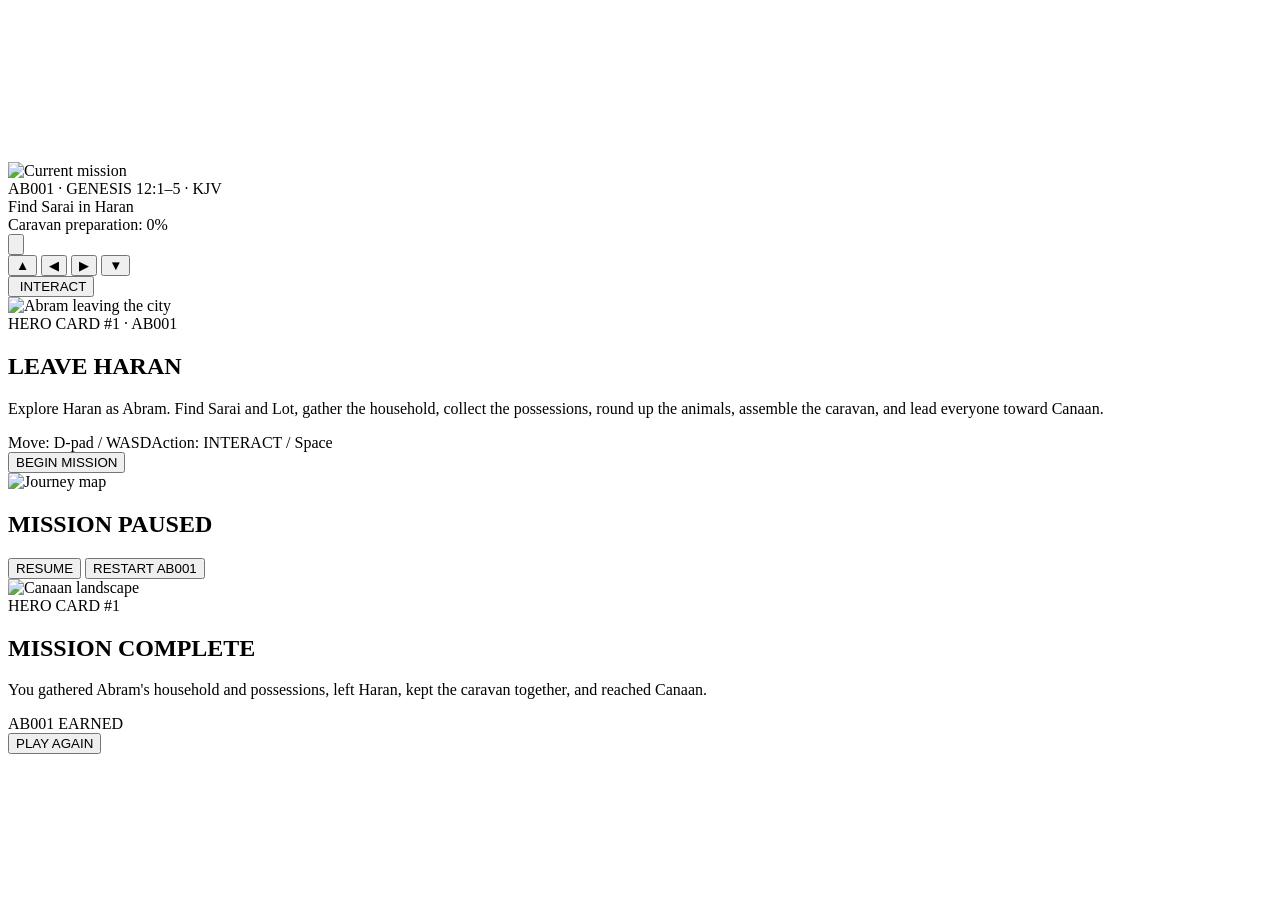
==== ab001-adventure/index.html @ 80660cc6 "Add AB001 top-down adventure page" ====
<!doctype html>
<html lang="en">
<head>
  <meta charset="utf-8" />
  <meta name="viewport" content="width=device-width,initial-scale=1,viewport-fit=cover,user-scalable=no" />
  <meta name="theme-color" content="#17120d" />
  <title>AB001 — Leave Haran</title>
  <link rel="stylesheet" href="style.css" />
</head>
<body>
  <main id="gameShell" aria-label="AB001 Abraham adventure game">
    <canvas id="game" aria-label="Top-down adventure world"></canvas>

    <section id="hud" aria-live="polite">
      <div class="missionCard">
        <img id="questIcon" data-atlas="ui_sarai.png" alt="Current mission" />
        <div class="missionText">
          <div class="eyebrow">AB001 · GENESIS 12:1–5 · KJV</div>
          <div id="objective">Find Sarai in Haran</div>
          <div id="progressText">Caravan preparation: 0%</div>
        </div>
      </div>
      <button id="menuButton" class="roundButton" type="button" aria-label="Pause or restart">
        <img data-atlas="ui_gear.png" alt="" />
      </button>
    </section>

    <div id="toast" role="status" aria-live="assertive"></div>

    <section id="controls" aria-label="Game controls">
      <div class="dpad" aria-label="Movement pad">
        <button type="button" class="dir up" data-dir="up" aria-label="Move up">▲</button>
        <button type="button" class="dir left" data-dir="left" aria-label="Move left">◀</button>
        <button type="button" class="dir right" data-dir="right" aria-label="Move right">▶</button>
        <button type="button" class="dir down" data-dir="down" aria-label="Move down">▼</button>
      </div>
      <button id="interactButton" type="button" aria-label="Interact">
        <img data-atlas="ui_exclaim.png" alt="" />
        <span>INTERACT</span>
      </button>
    </section>

    <section id="intro" class="overlay visible" aria-modal="true" role="dialog">
      <div class="overlayCard heroIntro">
        <img class="introBadge" data-atlas="ui_leave.png" alt="Abram leaving the city" />
        <div class="eyebrow">HERO CARD #1 · AB001</div>
        <h1>LEAVE HARAN</h1>
        <p>Explore Haran as Abram. Find Sarai and Lot, gather the household, collect the possessions, round up the animals, assemble the caravan, and lead everyone toward Canaan.</p>
        <div class="miniRules"><span>Move: D-pad / WASD</span><span>Action: INTERACT / Space</span></div>
        <button id="startButton" class="primaryButton" type="button">BEGIN MISSION</button>
      </div>
    </section>

    <section id="pause" class="overlay" aria-modal="true" role="dialog">
      <div class="overlayCard compact">
        <img class="smallBadge" data-atlas="ui_map.png" alt="Journey map" />
        <h2>MISSION PAUSED</h2>
        <button id="resumeButton" class="primaryButton" type="button">RESUME</button>
        <button id="restartButton" class="secondaryButton" type="button">RESTART AB001</button>
      </div>
    </section>

    <section id="complete" class="overlay" aria-modal="true" role="dialog">
      <div class="overlayCard completeCard">
        <img class="introBadge" data-atlas="ui_canaan.png" alt="Canaan landscape" />
        <div class="eyebrow">HERO CARD #1</div>
        <h1>MISSION COMPLETE</h1>
        <p>You gathered Abram's household and possessions, left Haran, kept the caravan together, and reached Canaan.</p>
        <div class="earned">AB001 EARNED</div>
        <button id="playAgainButton" class="primaryButton" type="button">PLAY AGAIN</button>
      </div>
    </section>
  </main>
  <script src="game.js"></script>
</body>
</html>
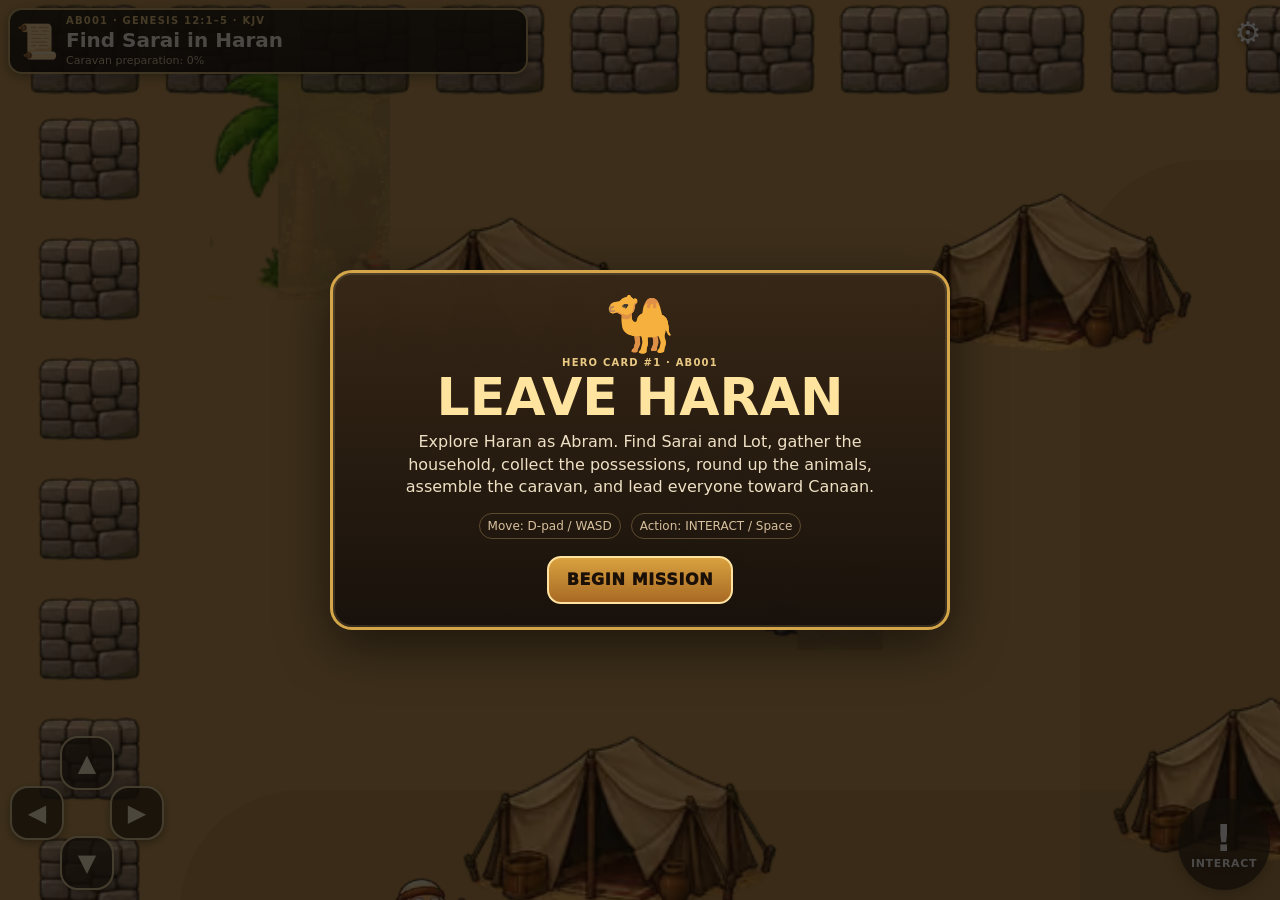
==== commit 1989ce13: "Fix AB001 adventure launcher and UI" ====
--- a/ab001-adventure/index.html
+++ b/ab001-adventure/index.html
@@ -1,76 +1,31 @@
 <!doctype html>
 <html lang="en">
 <head>
-  <meta charset="utf-8" />
-  <meta name="viewport" content="width=device-width,initial-scale=1,viewport-fit=cover,user-scalable=no" />
-  <meta name="theme-color" content="#17120d" />
-  <title>AB001 — Leave Haran</title>
-  <link rel="stylesheet" href="style.css" />
+<meta charset="utf-8">
+<meta name="viewport" content="width=device-width,initial-scale=1,viewport-fit=cover,user-scalable=no">
+<meta http-equiv="Cache-Control" content="no-cache, no-store, must-revalidate">
+<meta name="theme-color" content="#17120d">
+<title>AB001 — Leave Haran Adventure</title>
+<link rel="stylesheet" href="style.css?v=4">
 </head>
 <body>
-  <main id="gameShell" aria-label="AB001 Abraham adventure game">
-    <canvas id="game" aria-label="Top-down adventure world"></canvas>
-
-    <section id="hud" aria-live="polite">
-      <div class="missionCard">
-        <img id="questIcon" data-atlas="ui_sarai.png" alt="Current mission" />
-        <div class="missionText">
-          <div class="eyebrow">AB001 · GENESIS 12:1–5 · KJV</div>
-          <div id="objective">Find Sarai in Haran</div>
-          <div id="progressText">Caravan preparation: 0%</div>
-        </div>
-      </div>
-      <button id="menuButton" class="roundButton" type="button" aria-label="Pause or restart">
-        <img data-atlas="ui_gear.png" alt="" />
-      </button>
-    </section>
-
-    <div id="toast" role="status" aria-live="assertive"></div>
-
-    <section id="controls" aria-label="Game controls">
-      <div class="dpad" aria-label="Movement pad">
-        <button type="button" class="dir up" data-dir="up" aria-label="Move up">▲</button>
-        <button type="button" class="dir left" data-dir="left" aria-label="Move left">◀</button>
-        <button type="button" class="dir right" data-dir="right" aria-label="Move right">▶</button>
-        <button type="button" class="dir down" data-dir="down" aria-label="Move down">▼</button>
-      </div>
-      <button id="interactButton" type="button" aria-label="Interact">
-        <img data-atlas="ui_exclaim.png" alt="" />
-        <span>INTERACT</span>
-      </button>
-    </section>
-
-    <section id="intro" class="overlay visible" aria-modal="true" role="dialog">
-      <div class="overlayCard heroIntro">
-        <img class="introBadge" data-atlas="ui_leave.png" alt="Abram leaving the city" />
-        <div class="eyebrow">HERO CARD #1 · AB001</div>
-        <h1>LEAVE HARAN</h1>
-        <p>Explore Haran as Abram. Find Sarai and Lot, gather the household, collect the possessions, round up the animals, assemble the caravan, and lead everyone toward Canaan.</p>
-        <div class="miniRules"><span>Move: D-pad / WASD</span><span>Action: INTERACT / Space</span></div>
-        <button id="startButton" class="primaryButton" type="button">BEGIN MISSION</button>
-      </div>
-    </section>
-
-    <section id="pause" class="overlay" aria-modal="true" role="dialog">
-      <div class="overlayCard compact">
-        <img class="smallBadge" data-atlas="ui_map.png" alt="Journey map" />
-        <h2>MISSION PAUSED</h2>
-        <button id="resumeButton" class="primaryButton" type="button">RESUME</button>
-        <button id="restartButton" class="secondaryButton" type="button">RESTART AB001</button>
-      </div>
-    </section>
-
-    <section id="complete" class="overlay" aria-modal="true" role="dialog">
-      <div class="overlayCard completeCard">
-        <img class="introBadge" data-atlas="ui_canaan.png" alt="Canaan landscape" />
-        <div class="eyebrow">HERO CARD #1</div>
-        <h1>MISSION COMPLETE</h1>
-        <p>You gathered Abram's household and possessions, left Haran, kept the caravan together, and reached Canaan.</p>
-        <div class="earned">AB001 EARNED</div>
-        <button id="playAgainButton" class="primaryButton" type="button">PLAY AGAIN</button>
-      </div>
-    </section>
-  </main>
-  <script src="game.js"></script>
+<main id="gameShell" aria-label="AB001 Abraham adventure game">
+  <canvas id="game" aria-label="Top-down adventure world"></canvas>
+  <section id="hud">
+    <div class="missionCard"><div style="font-size:34px;margin-right:8px">📜</div><div class="missionText"><div class="eyebrow">AB001 · GENESIS 12:1–5 · KJV</div><div id="objective">Find Sarai in Haran</div><div id="progressText">Caravan preparation: 0%</div></div></div>
+    <button id="menuButton" class="roundButton" type="button" aria-label="Pause"><span style="font-size:30px">⚙️</span></button>
+  </section>
+  <div id="toast" role="status" aria-live="assertive"></div>
+  <section id="controls" aria-label="Game controls">
+    <div class="dpad"><button type="button" class="dir up" data-dir="up">▲</button><button type="button" class="dir left" data-dir="left">◀</button><button type="button" class="dir right" data-dir="right">▶</button><button type="button" class="dir down" data-dir="down">▼</button></div>
+    <button id="interactButton" type="button" aria-label="Interact"><span style="font-size:38px;line-height:1">!</span><span>INTERACT</span></button>
+  </section>
+  <section id="intro" class="overlay visible" role="dialog">
+    <div class="overlayCard heroIntro"><div style="font-size:56px">🐪</div><div class="eyebrow">HERO CARD #1 · AB001</div><h1>LEAVE HARAN</h1><p>Explore Haran as Abram. Find Sarai and Lot, gather the household, collect the possessions, round up the animals, assemble the caravan, and lead everyone toward Canaan.</p><div class="miniRules"><span>Move: D-pad / WASD</span><span>Action: INTERACT / Space</span></div><button id="startButton" class="primaryButton" type="button">LOADING ART…</button></div>
+  </section>
+  <section id="pause" class="overlay" role="dialog"><div class="overlayCard compact"><div style="font-size:48px">🗺️</div><h2>MISSION PAUSED</h2><button id="resumeButton" class="primaryButton" type="button">RESUME</button><button id="restartButton" class="secondaryButton" type="button">RESTART AB001</button><p><a href="../" style="color:#ffe4a0;font-weight:900">BACK TO TEST GAMES</a></p></div></section>
+  <section id="complete" class="overlay" role="dialog"><div class="overlayCard completeCard"><div style="font-size:56px">⭐</div><div class="eyebrow">HERO CARD #1</div><h1>MISSION COMPLETE</h1><p>You gathered Abram's household and possessions, left Haran, kept the caravan together, and reached Canaan.</p><div class="earned">AB001 EARNED</div><button id="playAgainButton" class="primaryButton" type="button">PLAY AGAIN</button><p><a href="../" style="color:#ffe4a0;font-weight:900">BACK TO TEST GAMES</a></p></div></section>
+</main>
+<script src="game.js?v=4"></script>
 </body>
-</html>
+</html>
--- a/ab001-adventure/style.css
+++ b/ab001-adventure/style.css
@@ -0,0 +1,55 @@
+:root {
+  color-scheme: dark;
+  font-family: Inter, ui-sans-serif, system-ui, -apple-system, BlinkMacSystemFont, "Segoe UI", sans-serif;
+  --ink: #fff7e4;
+  --panel: rgba(24, 18, 12, .88);
+  --panel2: rgba(49, 35, 20, .94);
+  --gold: #e9b74a;
+  --gold2: #ffd978;
+  --brown: #5d3b20;
+}
+* { box-sizing: border-box; -webkit-tap-highlight-color: transparent; }
+html, body { margin:0; width:100%; height:100%; overflow:hidden; background:#15100b; }
+body { overscroll-behavior:none; }
+button { font:inherit; }
+#gameShell { position:relative; width:100%; height:100%; overflow:hidden; background:#15100b; touch-action:none; user-select:none; }
+#game { display:block; width:100%; height:100%; background:#c99654; }
+#hud { position:absolute; z-index:12; top:max(8px, env(safe-area-inset-top)); left:max(8px, env(safe-area-inset-left)); right:max(8px, env(safe-area-inset-right)); display:flex; align-items:flex-start; justify-content:space-between; gap:10px; pointer-events:none; }
+.missionCard { pointer-events:none; display:flex; align-items:center; min-width:0; width:min(520px, calc(100% - 58px)); min-height:60px; padding:6px 10px 6px 6px; border:2px solid rgba(246,211,137,.8); border-radius:14px; background:linear-gradient(180deg, rgba(31,22,14,.95), rgba(19,14,10,.91)); box-shadow:0 3px 12px rgba(0,0,0,.35); }
+#questIcon { width:50px; height:50px; object-fit:contain; flex:0 0 auto; }
+.missionText { min-width:0; line-height:1.05; }
+.eyebrow { font-size:10px; letter-spacing:.12em; font-weight:900; color:#e9c983; text-transform:uppercase; }
+#objective { margin-top:3px; font-weight:900; font-size:clamp(14px, 2.5vw, 20px); color:#fff9ec; white-space:nowrap; overflow:hidden; text-overflow:ellipsis; }
+#progressText { margin-top:4px; font-size:11px; color:#d9c7a5; }
+.roundButton { pointer-events:auto; width:48px; height:48px; border:0; border-radius:50%; padding:2px; background:transparent; filter:drop-shadow(0 2px 5px rgba(0,0,0,.45)); }
+.roundButton img { width:100%; height:100%; object-fit:contain; }
+#controls { position:absolute; z-index:14; inset:auto max(10px, env(safe-area-inset-right)) max(10px, env(safe-area-inset-bottom)) max(10px, env(safe-area-inset-left)); display:flex; align-items:flex-end; justify-content:space-between; pointer-events:none; }
+.dpad { position:relative; width:154px; height:154px; pointer-events:auto; }
+.dir { position:absolute; width:54px; height:54px; border:2px solid rgba(255,232,177,.86); border-radius:18px; color:#fff5d7; background:rgba(40,28,17,.78); box-shadow:0 3px 9px rgba(0,0,0,.35); font-size:24px; font-weight:900; touch-action:none; }
+.dir:active, .dir.active { background:rgba(151,101,44,.9); transform:scale(.96); }
+.dir.up { left:50px; top:0; }.dir.down { left:50px; bottom:0; }.dir.left { left:0; top:50px; }.dir.right { right:0; top:50px; }
+#interactButton { pointer-events:auto; width:92px; height:92px; border:0; border-radius:50%; background:rgba(40,28,17,.72); color:white; font-weight:900; font-size:11px; letter-spacing:.06em; display:flex; flex-direction:column; align-items:center; justify-content:center; padding:5px; filter:drop-shadow(0 3px 8px rgba(0,0,0,.4)); touch-action:none; }
+#interactButton img { width:62px; height:62px; object-fit:contain; margin-bottom:-7px; }
+#interactButton:active { transform:scale(.96); }
+#toast { position:absolute; z-index:18; left:50%; top:23%; transform:translate(-50%,-50%) scale(.96); max-width:min(84%, 520px); padding:10px 16px; border-radius:14px; background:rgba(22,15,9,.94); border:2px solid rgba(244,198,101,.8); color:#fff6df; font-size:14px; font-weight:800; text-align:center; opacity:0; transition:opacity .18s ease, transform .18s ease; pointer-events:none; }
+#toast.show { opacity:1; transform:translate(-50%,-50%) scale(1); }
+.overlay { position:absolute; z-index:30; inset:0; display:none; place-items:center; padding:16px; background:rgba(9,7,5,.73); overflow:auto; }
+.overlay.visible { display:grid; }
+.overlayCard { width:min(620px, 94vw); max-height:92vh; overflow:auto; padding:18px; border:3px solid #d5a649; border-radius:22px; background:linear-gradient(180deg, rgba(55,39,22,.98), rgba(24,17,11,.99)); color:#fff4dc; text-align:center; box-shadow:0 16px 50px rgba(0,0,0,.5), inset 0 0 0 2px rgba(255,231,174,.12); }
+.overlayCard h1, .overlayCard h2 { margin:3px 0 8px; color:#ffe4a0; line-height:1; }
+.overlayCard h1 { font-size:clamp(30px, 7vw, 52px); }.overlayCard h2 { font-size:28px; }
+.overlayCard p { margin:8px auto 14px; max-width:520px; line-height:1.4; color:#eee0c4; }
+.introBadge { width:min(210px, 40vw); height:150px; object-fit:contain; display:block; margin:0 auto 4px; }
+.smallBadge { width:min(220px, 50vw); max-height:120px; object-fit:contain; }
+.miniRules { display:flex; justify-content:center; gap:10px; flex-wrap:wrap; margin:12px 0; font-size:12px; color:#d7c09d; }
+.miniRules span { padding:5px 8px; border:1px solid rgba(229,192,120,.3); border-radius:999px; }
+.primaryButton, .secondaryButton { min-height:48px; min-width:180px; padding:10px 18px; margin:5px; border-radius:14px; font-weight:1000; letter-spacing:.04em; }
+.primaryButton { border:2px solid #ffe2a0; background:linear-gradient(#d9a13f,#a86a24); color:#1a1007; }.secondaryButton { border:2px solid #8d785b; background:#2f261d; color:#fff4dc; }
+.earned { display:inline-block; margin:3px 0 10px; padding:8px 14px; border-radius:999px; background:#1c5d35; border:2px solid #79d89d; color:#eaffef; font-weight:1000; letter-spacing:.09em; }
+.compact { width:min(400px,92vw); }
+@media (max-width: 620px) and (orientation: portrait) {
+  .missionCard { width:calc(100% - 56px); }.dpad { width:140px; height:140px; }.dir { width:50px; height:50px; }.dir.up,.dir.down { left:45px; }.dir.left,.dir.right { top:45px; } #interactButton { width:82px; height:82px; } #interactButton img { width:56px; height:56px; }
+}
+@media (max-height: 430px) {
+  .missionCard { min-height:52px; }.missionCard #questIcon { width:42px; height:42px; }.eyebrow { font-size:8px; } #objective { font-size:14px; } #progressText { font-size:9px; }.dpad { width:126px; height:126px; }.dir { width:46px; height:46px; border-radius:15px; font-size:20px; }.dir.up,.dir.down { left:40px; }.dir.left,.dir.right { top:40px; } #interactButton { width:76px; height:76px; font-size:9px; } #interactButton img { width:50px; height:50px; }.introBadge { height:95px; }.overlayCard { padding:10px 14px; }.overlayCard p { font-size:12px; margin:5px auto 8px; }.overlayCard h1 { font-size:30px; }.miniRules { margin:5px 0; }.primaryButton,.secondaryButton { min-height:42px; padding:7px 13px; }
+}
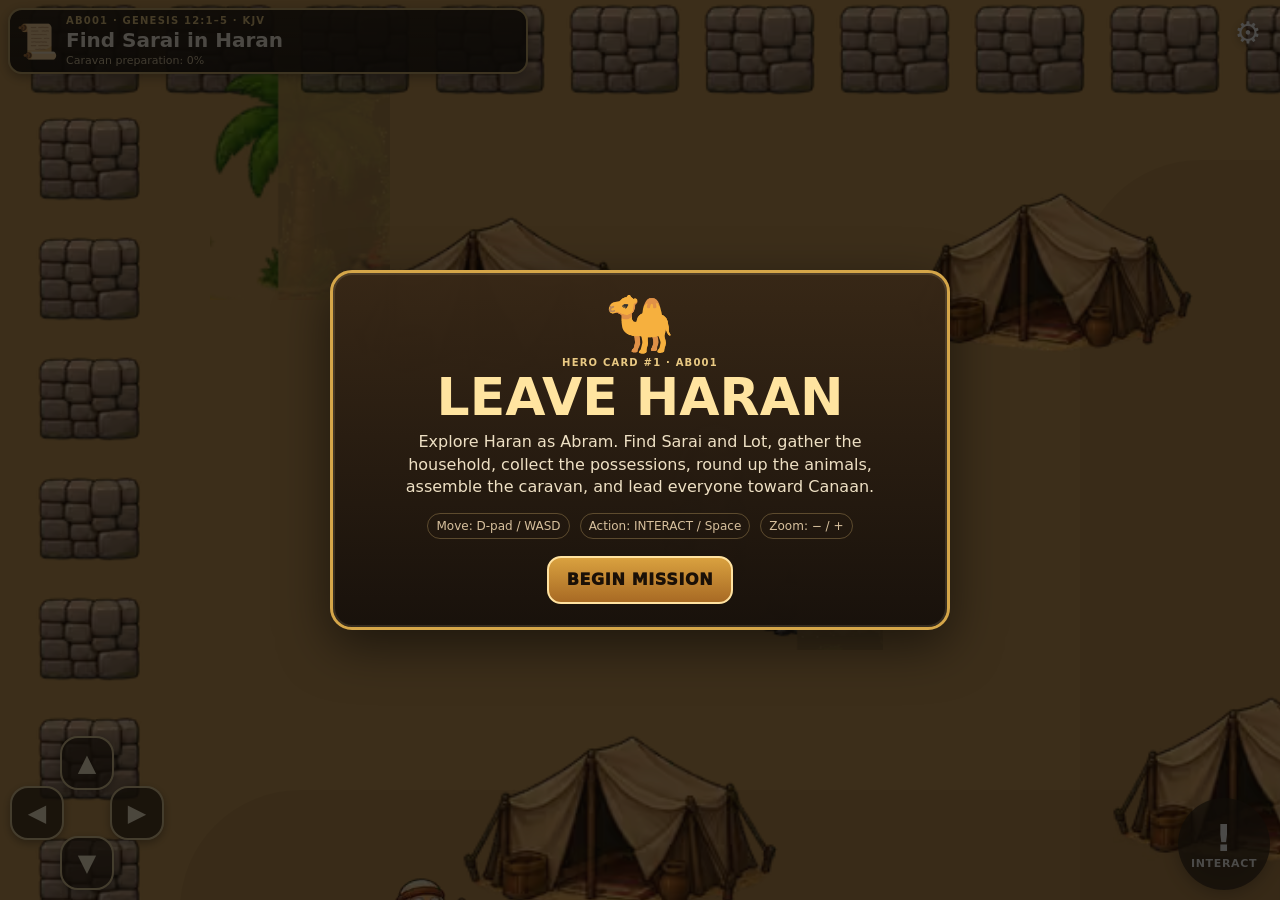
==== commit 1e74eb0e: "Add zoom controls to AB001 adventure" ====
--- a/ab001-adventure/index.html
+++ b/ab001-adventure/index.html
@@ -6,7 +6,7 @@
 <meta http-equiv="Cache-Control" content="no-cache, no-store, must-revalidate">
 <meta name="theme-color" content="#17120d">
 <title>AB001 — Leave Haran Adventure</title>
-<link rel="stylesheet" href="style.css?v=4">
+<link rel="stylesheet" href="style.css?v=5">
 </head>
 <body>
 <main id="gameShell" aria-label="AB001 Abraham adventure game">
@@ -15,17 +15,22 @@
     <div class="missionCard"><div style="font-size:34px;margin-right:8px">📜</div><div class="missionText"><div class="eyebrow">AB001 · GENESIS 12:1–5 · KJV</div><div id="objective">Find Sarai in Haran</div><div id="progressText">Caravan preparation: 0%</div></div></div>
     <button id="menuButton" class="roundButton" type="button" aria-label="Pause"><span style="font-size:30px">⚙️</span></button>
   </section>
+  <section id="zoomControls" aria-label="Map zoom controls">
+    <button id="zoomOutButton" class="zoomButton" type="button" aria-label="Zoom out">−</button>
+    <div id="zoomLevel" aria-live="polite">100%</div>
+    <button id="zoomInButton" class="zoomButton" type="button" aria-label="Zoom in">+</button>
+  </section>
   <div id="toast" role="status" aria-live="assertive"></div>
   <section id="controls" aria-label="Game controls">
     <div class="dpad"><button type="button" class="dir up" data-dir="up">▲</button><button type="button" class="dir left" data-dir="left">◀</button><button type="button" class="dir right" data-dir="right">▶</button><button type="button" class="dir down" data-dir="down">▼</button></div>
     <button id="interactButton" type="button" aria-label="Interact"><span style="font-size:38px;line-height:1">!</span><span>INTERACT</span></button>
   </section>
   <section id="intro" class="overlay visible" role="dialog">
-    <div class="overlayCard heroIntro"><div style="font-size:56px">🐪</div><div class="eyebrow">HERO CARD #1 · AB001</div><h1>LEAVE HARAN</h1><p>Explore Haran as Abram. Find Sarai and Lot, gather the household, collect the possessions, round up the animals, assemble the caravan, and lead everyone toward Canaan.</p><div class="miniRules"><span>Move: D-pad / WASD</span><span>Action: INTERACT / Space</span></div><button id="startButton" class="primaryButton" type="button">LOADING ART…</button></div>
+    <div class="overlayCard heroIntro"><div style="font-size:56px">🐪</div><div class="eyebrow">HERO CARD #1 · AB001</div><h1>LEAVE HARAN</h1><p>Explore Haran as Abram. Find Sarai and Lot, gather the household, collect the possessions, round up the animals, assemble the caravan, and lead everyone toward Canaan.</p><div class="miniRules"><span>Move: D-pad / WASD</span><span>Action: INTERACT / Space</span><span>Zoom: − / +</span></div><button id="startButton" class="primaryButton" type="button">LOADING ART…</button></div>
   </section>
   <section id="pause" class="overlay" role="dialog"><div class="overlayCard compact"><div style="font-size:48px">🗺️</div><h2>MISSION PAUSED</h2><button id="resumeButton" class="primaryButton" type="button">RESUME</button><button id="restartButton" class="secondaryButton" type="button">RESTART AB001</button><p><a href="../" style="color:#ffe4a0;font-weight:900">BACK TO TEST GAMES</a></p></div></section>
   <section id="complete" class="overlay" role="dialog"><div class="overlayCard completeCard"><div style="font-size:56px">⭐</div><div class="eyebrow">HERO CARD #1</div><h1>MISSION COMPLETE</h1><p>You gathered Abram's household and possessions, left Haran, kept the caravan together, and reached Canaan.</p><div class="earned">AB001 EARNED</div><button id="playAgainButton" class="primaryButton" type="button">PLAY AGAIN</button><p><a href="../" style="color:#ffe4a0;font-weight:900">BACK TO TEST GAMES</a></p></div></section>
 </main>
-<script src="game.js?v=4"></script>
+<script src="game.js?v=5"></script>
 </body>
 </html>
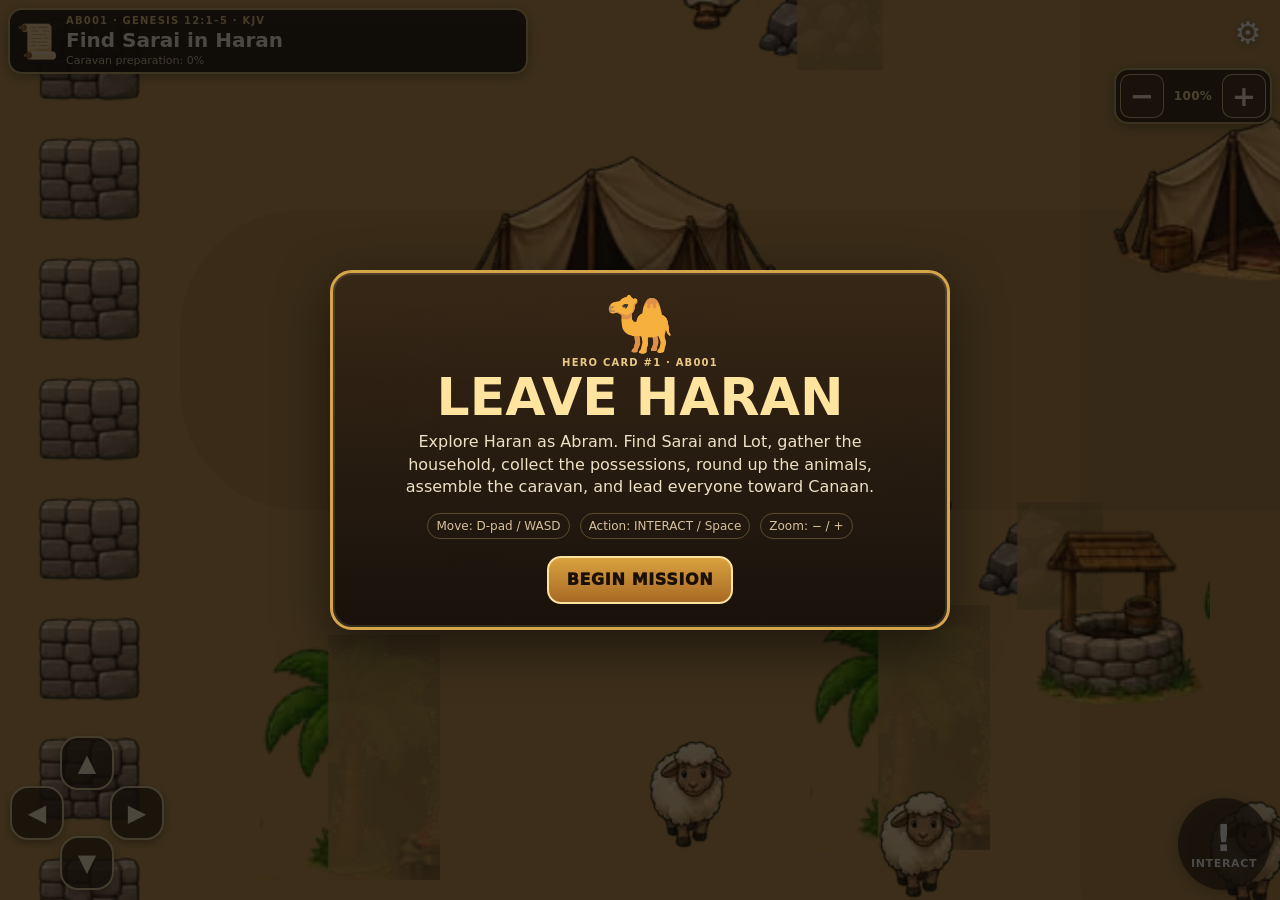
==== commit 3f55533f: "Link AB001 completion to AB002" ====
--- a/ab001-adventure/index.html
+++ b/ab001-adventure/index.html
@@ -29,7 +29,7 @@
     <div class="overlayCard heroIntro"><div style="font-size:56px">🐪</div><div class="eyebrow">HERO CARD #1 · AB001</div><h1>LEAVE HARAN</h1><p>Explore Haran as Abram. Find Sarai and Lot, gather the household, collect the possessions, round up the animals, assemble the caravan, and lead everyone toward Canaan.</p><div class="miniRules"><span>Move: D-pad / WASD</span><span>Action: INTERACT / Space</span><span>Zoom: − / +</span></div><button id="startButton" class="primaryButton" type="button">LOADING ART…</button></div>
   </section>
   <section id="pause" class="overlay" role="dialog"><div class="overlayCard compact"><div style="font-size:48px">🗺️</div><h2>MISSION PAUSED</h2><button id="resumeButton" class="primaryButton" type="button">RESUME</button><button id="restartButton" class="secondaryButton" type="button">RESTART AB001</button><p><a href="../" style="color:#ffe4a0;font-weight:900">BACK TO TEST GAMES</a></p></div></section>
-  <section id="complete" class="overlay" role="dialog"><div class="overlayCard completeCard"><div style="font-size:56px">⭐</div><div class="eyebrow">HERO CARD #1</div><h1>MISSION COMPLETE</h1><p>You gathered Abram's household and possessions, left Haran, kept the caravan together, and reached Canaan.</p><div class="earned">AB001 EARNED</div><button id="playAgainButton" class="primaryButton" type="button">PLAY AGAIN</button><p><a href="../" style="color:#ffe4a0;font-weight:900">BACK TO TEST GAMES</a></p></div></section>
+  <section id="complete" class="overlay" role="dialog"><div class="overlayCard completeCard"><div style="font-size:56px">⭐</div><div class="eyebrow">HERO CARD #1</div><h1>MISSION COMPLETE</h1><p>You gathered Abram's household and possessions, left Haran, kept the caravan together, and reached Canaan.</p><div class="earned">AB001 EARNED</div><p><a href="../ab002-adventure/" style="display:inline-block;padding:12px 18px;border-radius:14px;background:#d9a13f;color:#1a1007;font-weight:1000;text-decoration:none">NEXT: AB002 — SHECHEM</a></p><button id="playAgainButton" class="primaryButton" type="button">PLAY AGAIN</button><p><a href="../" style="color:#ffe4a0;font-weight:900">BACK TO TEST GAMES</a></p></div></section>
 </main>
 <script src="game.js?v=5"></script>
 </body>
--- a/ab001-adventure/style.css
+++ b/ab001-adventure/style.css
@@ -23,6 +23,11 @@
 #progressText { margin-top:4px; font-size:11px; color:#d9c7a5; }
 .roundButton { pointer-events:auto; width:48px; height:48px; border:0; border-radius:50%; padding:2px; background:transparent; filter:drop-shadow(0 2px 5px rgba(0,0,0,.45)); }
 .roundButton img { width:100%; height:100%; object-fit:contain; }
+#zoomControls { position:absolute; z-index:15; top:max(68px, calc(env(safe-area-inset-top) + 68px)); right:max(8px, env(safe-area-inset-right)); display:flex; align-items:center; gap:4px; padding:4px; border:2px solid rgba(246,211,137,.72); border-radius:14px; background:rgba(24,18,12,.82); box-shadow:0 3px 12px rgba(0,0,0,.34); }
+.zoomButton { width:44px; height:44px; border:1px solid rgba(255,232,177,.8); border-radius:10px; color:#fff4d2; background:rgba(73,49,27,.95); font-size:29px; font-weight:900; line-height:1; touch-action:none; }
+.zoomButton:active { transform:scale(.95); background:rgba(151,101,44,.95); }
+.zoomButton:disabled { opacity:.35; }
+#zoomLevel { min-width:50px; text-align:center; font-size:12px; font-weight:900; color:#ffe2a0; letter-spacing:.03em; }
 #controls { position:absolute; z-index:14; inset:auto max(10px, env(safe-area-inset-right)) max(10px, env(safe-area-inset-bottom)) max(10px, env(safe-area-inset-left)); display:flex; align-items:flex-end; justify-content:space-between; pointer-events:none; }
 .dpad { position:relative; width:154px; height:154px; pointer-events:auto; }
 .dir { position:absolute; width:54px; height:54px; border:2px solid rgba(255,232,177,.86); border-radius:18px; color:#fff5d7; background:rgba(40,28,17,.78); box-shadow:0 3px 9px rgba(0,0,0,.35); font-size:24px; font-weight:900; touch-action:none; }
@@ -49,7 +54,9 @@
 .compact { width:min(400px,92vw); }
 @media (max-width: 620px) and (orientation: portrait) {
   .missionCard { width:calc(100% - 56px); }.dpad { width:140px; height:140px; }.dir { width:50px; height:50px; }.dir.up,.dir.down { left:45px; }.dir.left,.dir.right { top:45px; } #interactButton { width:82px; height:82px; } #interactButton img { width:56px; height:56px; }
+  #zoomControls { top:max(66px, calc(env(safe-area-inset-top) + 66px)); }.zoomButton { width:42px; height:42px; }
 }
 @media (max-height: 430px) {
   .missionCard { min-height:52px; }.missionCard #questIcon { width:42px; height:42px; }.eyebrow { font-size:8px; } #objective { font-size:14px; } #progressText { font-size:9px; }.dpad { width:126px; height:126px; }.dir { width:46px; height:46px; border-radius:15px; font-size:20px; }.dir.up,.dir.down { left:40px; }.dir.left,.dir.right { top:40px; } #interactButton { width:76px; height:76px; font-size:9px; } #interactButton img { width:50px; height:50px; }.introBadge { height:95px; }.overlayCard { padding:10px 14px; }.overlayCard p { font-size:12px; margin:5px auto 8px; }.overlayCard h1 { font-size:30px; }.miniRules { margin:5px 0; }.primaryButton,.secondaryButton { min-height:42px; padding:7px 13px; }
-}
+  #zoomControls { top:max(58px, calc(env(safe-area-inset-top) + 58px)); }.zoomButton { width:38px; height:38px; font-size:25px; } #zoomLevel { min-width:44px; font-size:11px; }
+}
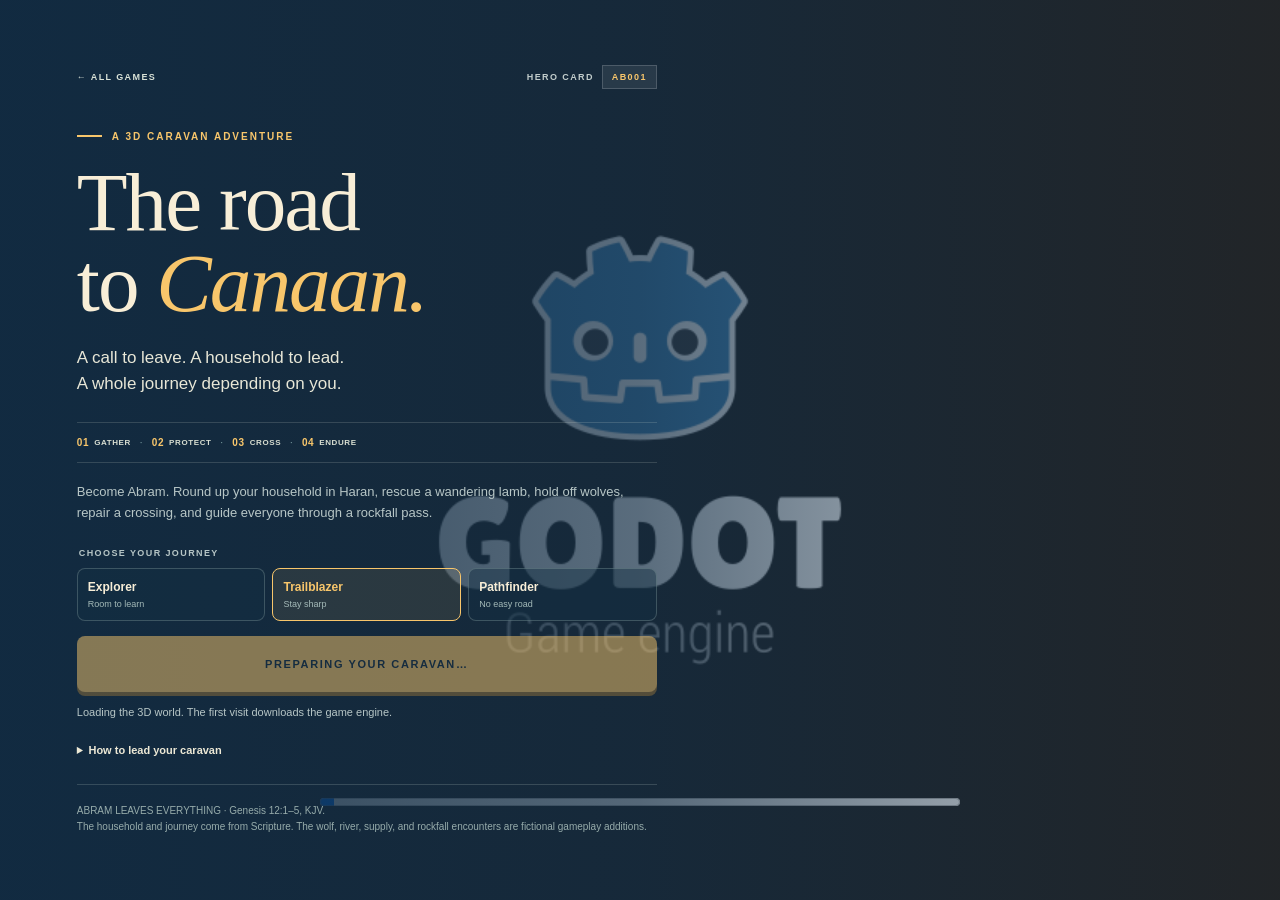
==== commit 6bc9dbe3: "Feature the new AB001 Road to Canaan and update existing game launchers" ====
--- a/ab001-adventure/index.html
+++ b/ab001-adventure/index.html
@@ -1,36 +1,2 @@
 <!doctype html>
-<html lang="en">
-<head>
-<meta charset="utf-8">
-<meta name="viewport" content="width=device-width,initial-scale=1,viewport-fit=cover,user-scalable=no">
-<meta http-equiv="Cache-Control" content="no-cache, no-store, must-revalidate">
-<meta name="theme-color" content="#17120d">
-<title>AB001 — Leave Haran Adventure</title>
-<link rel="stylesheet" href="style.css?v=5">
-</head>
-<body>
-<main id="gameShell" aria-label="AB001 Abraham adventure game">
-  <canvas id="game" aria-label="Top-down adventure world"></canvas>
-  <section id="hud">
-    <div class="missionCard"><div style="font-size:34px;margin-right:8px">📜</div><div class="missionText"><div class="eyebrow">AB001 · GENESIS 12:1–5 · KJV</div><div id="objective">Find Sarai in Haran</div><div id="progressText">Caravan preparation: 0%</div></div></div>
-    <button id="menuButton" class="roundButton" type="button" aria-label="Pause"><span style="font-size:30px">⚙️</span></button>
-  </section>
-  <section id="zoomControls" aria-label="Map zoom controls">
-    <button id="zoomOutButton" class="zoomButton" type="button" aria-label="Zoom out">−</button>
-    <div id="zoomLevel" aria-live="polite">100%</div>
-    <button id="zoomInButton" class="zoomButton" type="button" aria-label="Zoom in">+</button>
-  </section>
-  <div id="toast" role="status" aria-live="assertive"></div>
-  <section id="controls" aria-label="Game controls">
-    <div class="dpad"><button type="button" class="dir up" data-dir="up">▲</button><button type="button" class="dir left" data-dir="left">◀</button><button type="button" class="dir right" data-dir="right">▶</button><button type="button" class="dir down" data-dir="down">▼</button></div>
-    <button id="interactButton" type="button" aria-label="Interact"><span style="font-size:38px;line-height:1">!</span><span>INTERACT</span></button>
-  </section>
-  <section id="intro" class="overlay visible" role="dialog">
-    <div class="overlayCard heroIntro"><div style="font-size:56px">🐪</div><div class="eyebrow">HERO CARD #1 · AB001</div><h1>LEAVE HARAN</h1><p>Explore Haran as Abram. Find Sarai and Lot, gather the household, collect the possessions, round up the animals, assemble the caravan, and lead everyone toward Canaan.</p><div class="miniRules"><span>Move: D-pad / WASD</span><span>Action: INTERACT / Space</span><span>Zoom: − / +</span></div><button id="startButton" class="primaryButton" type="button">LOADING ART…</button></div>
-  </section>
-  <section id="pause" class="overlay" role="dialog"><div class="overlayCard compact"><div style="font-size:48px">🗺️</div><h2>MISSION PAUSED</h2><button id="resumeButton" class="primaryButton" type="button">RESUME</button><button id="restartButton" class="secondaryButton" type="button">RESTART AB001</button><p><a href="../" style="color:#ffe4a0;font-weight:900">BACK TO TEST GAMES</a></p></div></section>
-  <section id="complete" class="overlay" role="dialog"><div class="overlayCard completeCard"><div style="font-size:56px">⭐</div><div class="eyebrow">HERO CARD #1</div><h1>MISSION COMPLETE</h1><p>You gathered Abram's household and possessions, left Haran, kept the caravan together, and reached Canaan.</p><div class="earned">AB001 EARNED</div><p><a href="../ab002-adventure/" style="display:inline-block;padding:12px 18px;border-radius:14px;background:#d9a13f;color:#1a1007;font-weight:1000;text-decoration:none">NEXT: AB002 — SHECHEM</a></p><button id="playAgainButton" class="primaryButton" type="button">PLAY AGAIN</button><p><a href="../" style="color:#ffe4a0;font-weight:900">BACK TO TEST GAMES</a></p></div></section>
-</main>
-<script src="game.js?v=5"></script>
-</body>
-</html>+<html lang="en"><head><meta charset="utf-8"><meta name="viewport" content="width=device-width,initial-scale=1"><meta http-equiv="refresh" content="0;url=../godot-ab001/"><title>AB001 — The Road to Canaan</title><style>body{background:#142f43;color:#f8eed7;font:18px/1.6 system-ui;padding:12vh 8vw}a{color:#f8c66b}</style></head><body><h1>AB001 — The Road to Canaan</h1><p>The 3D remake is ready.</p><p><a href="../godot-ab001/">Play AB001 →</a></p><script>location.replace('../godot-ab001/');</script></body></html>
